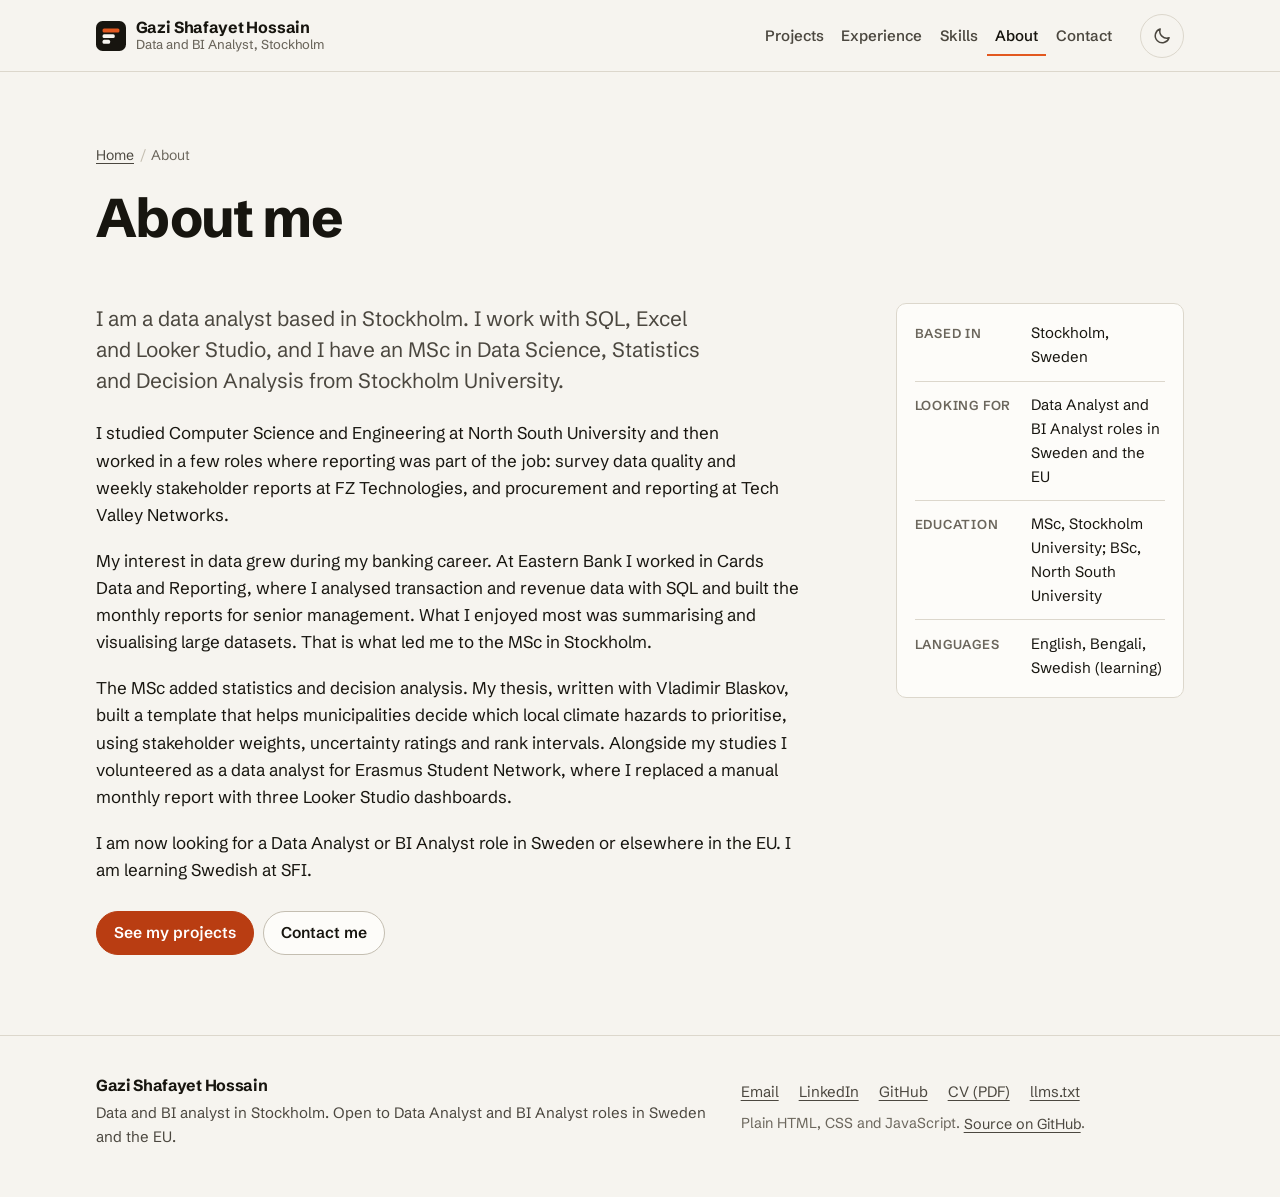
==== about/index.html @ 2d8980a2 "Add case studies, projects index, experience, skills, about, contact and 404 pages Co-Authored-By: C" ====
<!doctype html>
<html lang="en">
<head>
<meta charset="utf-8">
<title>About Gazi Shafayet Hossain | Data and BI Analyst in Stockholm</title>
<meta name="description" content="From banking reports in Dhaka to an MSc in Data Science, Statistics and Decision Analysis in Stockholm: how Gazi Shafayet Hossain came to data and BI analysis.">
<link rel="canonical" href="https://gazish.github.io/about/">
<!-- layout:head -->
<meta name="viewport" content="width=device-width, initial-scale=1">
<script>try{var t=localStorage.getItem('theme');if(t==='light'||t==='dark')document.documentElement.setAttribute('data-theme',t)}catch(e){}</script>
<link rel="preload" href="/assets/fonts/schibsted-grotesk-latin-wght-normal.woff2" as="font" type="font/woff2" crossorigin>
<link rel="stylesheet" href="/assets/css/site.css">
<link rel="icon" href="/favicon.svg" type="image/svg+xml">
<link rel="icon" href="/assets/img/favicon-32.png" type="image/png" sizes="32x32">
<link rel="apple-touch-icon" href="/assets/img/apple-touch-icon.png">
<meta name="theme-color" content="#f6f4ef" media="(prefers-color-scheme: light)">
<meta name="theme-color" content="#131210" media="(prefers-color-scheme: dark)">
<meta name="author" content="Gazi Shafayet Hossain">
<meta property="og:type" content="website">
<meta property="og:site_name" content="Gazi Shafayet Hossain">
<meta property="og:locale" content="en_GB">
<meta property="og:title" content="About Gazi Shafayet Hossain | Data and BI Analyst in Stockholm">
<meta property="og:description" content="From banking reports in Dhaka to an MSc in Data Science, Statistics and Decision Analysis in Stockholm: how Gazi Shafayet Hossain came to data and BI analysis.">
<meta property="og:url" content="https://gazish.github.io/about/">
<meta property="og:image" content="https://gazish.github.io/assets/img/og-card.png">
<meta property="og:image:width" content="1200">
<meta property="og:image:height" content="630">
<meta property="og:image:alt" content="Gazi Shafayet Hossain, Data and BI Analyst in Stockholm">
<meta name="twitter:card" content="summary_large_image">
<meta name="twitter:title" content="About Gazi Shafayet Hossain | Data and BI Analyst in Stockholm">
<meta name="twitter:description" content="From banking reports in Dhaka to an MSc in Data Science, Statistics and Decision Analysis in Stockholm: how Gazi Shafayet Hossain came to data and BI analysis.">
<meta name="twitter:image" content="https://gazish.github.io/assets/img/og-card.png">
<!-- /layout:head -->
<script type="application/ld+json">
{
  "@context": "https://schema.org",
  "@graph": [
    {
      "@type": "AboutPage",
      "name": "About Gazi Shafayet Hossain",
      "url": "https://gazish.github.io/about/",
      "mainEntity": { "@id": "https://gazish.github.io/#person" }
    },
    {
      "@type": "BreadcrumbList",
      "itemListElement": [
        { "@type": "ListItem", "position": 1, "name": "Home", "item": "https://gazish.github.io/" },
        { "@type": "ListItem", "position": 2, "name": "About", "item": "https://gazish.github.io/about/" }
      ]
    }
  ]
}
</script>
</head>
<body>
<!-- layout:header -->
<a class="skip-link" href="#main">Skip to content</a>
<header class="site-header">
  <div class="container">
    <a class="brand" href="/">
      <svg class="brand-mark" viewBox="0 0 32 32" aria-hidden="true" focusable="false"><rect width="32" height="32" rx="7" fill="var(--ink)"/><rect x="7" y="8" width="18" height="4.2" rx="1.6" fill="var(--accent-mark)"/><rect x="7" y="14" width="13" height="4.2" rx="1.6" fill="var(--bg)"/><rect x="7" y="20" width="8" height="4.2" rx="1.6" fill="var(--bg)"/></svg>
      <span class="brand-name">Gazi Shafayet Hossain<span>Data and BI Analyst, Stockholm</span></span>
    </a>
    <nav class="site-nav" aria-label="Main">
      <ul>
        <li><a href="/projects/">Projects</a></li>
        <li><a href="/experience/">Experience</a></li>
        <li><a href="/skills/">Skills</a></li>
        <li><a href="/about/" aria-current="page">About</a></li>
        <li><a href="/contact/">Contact</a></li>
      </ul>
    </nav>
    <button class="theme-toggle" type="button" aria-label="Dark theme" aria-pressed="false">
      <svg class="i-moon" viewBox="0 0 24 24" fill="none" stroke="currentColor" stroke-width="1.8" stroke-linecap="round" stroke-linejoin="round" aria-hidden="true" focusable="false"><path d="M20.5 14.2A8.5 8.5 0 0 1 9.8 3.5a8.5 8.5 0 1 0 10.7 10.7Z"/></svg>
      <svg class="i-sun" viewBox="0 0 24 24" fill="none" stroke="currentColor" stroke-width="1.8" stroke-linecap="round" aria-hidden="true" focusable="false"><circle cx="12" cy="12" r="4.2"/><path d="M12 2.5v2.2M12 19.3v2.2M4.6 4.6l1.6 1.6M17.8 17.8l1.6 1.6M2.5 12h2.2M19.3 12h2.2M4.6 19.4l1.6-1.6M17.8 6.2l1.6-1.6"/></svg>
    </button>
  </div>
</header>
<!-- /layout:header -->

<main id="main">
  <div class="container">
    <header class="page-head">
      <nav class="crumbs" aria-label="Breadcrumb"><ol><li><a href="/">Home</a></li><li aria-current="page">About</li></ol></nav>
      <h1>About me</h1>
    </header>

    <div class="case-layout">
      <aside class="case-aside" aria-label="Key facts">
        <dl class="facts">
          <div><dt>Based in</dt><dd>Stockholm, Sweden</dd></div>
          <div><dt>Looking for</dt><dd>Data Analyst and BI Analyst roles in Sweden and the EU</dd></div>
          <div><dt>Education</dt><dd>MSc, Stockholm University; BSc, North South University</dd></div>
          <div><dt>Languages</dt><dd>English, Bengali, Swedish (learning)</dd></div>
        </dl>
      </aside>
      <div class="case-body prose">
        <p class="lede">I am a data analyst based in Stockholm. I work with SQL, Excel and Looker Studio, and I have an MSc in Data Science, Statistics and Decision Analysis from Stockholm University.</p>
        <p>I studied Computer Science and Engineering at North South University and then worked in a few roles where reporting was part of the job: survey data quality and weekly stakeholder reports at FZ Technologies, and procurement and reporting at Tech Valley Networks.</p>
        <p>My interest in data grew during my banking career. At Eastern Bank I worked in Cards Data and Reporting, where I analysed transaction and revenue data with SQL and built the monthly reports for senior management. What I enjoyed most was summarising and visualising large datasets. That is what led me to the MSc in Stockholm.</p>
        <p>The MSc added statistics and decision analysis. My thesis, written with Vladimir Blaskov, built a template that helps municipalities decide which local climate hazards to prioritise, using stakeholder weights, uncertainty ratings and rank intervals. Alongside my studies I volunteered as a data analyst for Erasmus Student Network, where I replaced a manual monthly report with three Looker Studio dashboards.</p>
        <p>I am now looking for a Data Analyst or BI Analyst role in Sweden or elsewhere in the EU. I am learning Swedish at SFI.</p>
        <ul class="btn-row">
          <li><a class="btn btn-primary" href="/projects/">See my projects</a></li>
          <li><a class="btn" href="/contact/">Contact me</a></li>
        </ul>
      </div>
    </div>
  </div>
</main>

<!-- layout:footer -->
<footer class="site-footer">
  <div class="container">
    <div>
      <h2>Gazi Shafayet Hossain</h2>
      <p>Data and BI analyst in Stockholm. Open to Data Analyst and BI Analyst roles in Sweden and the EU.</p>
    </div>
    <div>
      <h2 class="visually-hidden">Links</h2>
      <ul>
        <li><a href="mailto:hossaingazishafayet@gmail.com">Email</a></li>
        <li><a href="https://www.linkedin.com/in/gazishafayet" rel="me">LinkedIn</a></li>
        <li><a href="https://github.com/gazish" rel="me">GitHub</a></li>
        <li><a href="/cv/Gazi_Shafayet_Hossain_CV.pdf">CV (PDF)</a></li>
        <li><a href="/llms.txt">llms.txt</a></li>
      </ul>
      <p class="meta">Plain HTML, CSS and JavaScript. <a href="https://github.com/gazish/gazish.github.io">Source on GitHub</a>.</p>
    </div>
  </div>
</footer>
<script src="/assets/js/site.js" defer></script>
<!-- /layout:footer -->
</body>
</html>
---- assets/css/site.css ----
/* Site styles for gazish.github.io
   One accent colour (vermilion), warm paper neutrals, Schibsted Grotesk.
   Mobile first. Light and dark themes share the same token names. */

@font-face {
  font-family: "Schibsted Grotesk";
  font-style: normal;
  font-display: swap;
  font-weight: 400 900;
  src: url("/assets/fonts/schibsted-grotesk-latin-wght-normal.woff2") format("woff2-variations"),
       url("/assets/fonts/schibsted-grotesk-latin-wght-normal.woff2") format("woff2");
  unicode-range: U+0000-00FF, U+0131, U+0152-0153, U+02BB-02BC, U+02C6, U+02DA, U+02DC, U+0304, U+0308, U+0329, U+2000-206F, U+20AC, U+2122, U+2191, U+2193, U+2212, U+2215, U+FEFF, U+FFFD;
}

:root {
  color-scheme: light;
  --bg: #f6f4ef;
  --surface: #fdfcf9;
  --surface-2: #efece4;
  --ink: #17150f;
  --ink-2: #4b473f;
  --muted: #6b665c;
  --line: #dcd7cc;
  --line-strong: #c4beb1;
  --accent: #b93d12;          /* text, links, buttons: 5.1:1 on bg */
  --accent-mark: #e2581f;     /* chart marks and small fills: 3.6:1 on surface */
  --accent-wash: rgba(226, 88, 31, 0.10);
  --on-accent: #ffffff;
  --focus: #b93d12;
  --good: #1d6b2e;
  --bad: #a3271b;

  /* chart furniture and categorical slots (validated, see NOTES.md) */
  --grid: #e7e3da;
  --axis: #c4beb1;
  --de-emph: #a8a397;
  --s1: #2a78d6; --s2: #eb6834; --s3: #1baf7a; --s4: #eda100;
  --s5: #e87ba4; --s6: #008300; --s7: #6250d6;

  --font: "Schibsted Grotesk", system-ui, -apple-system, "Segoe UI", Roboto, sans-serif;
  --mono: ui-monospace, "SFMono-Regular", "Cascadia Mono", Menlo, Consolas, monospace;
  --radius: 10px;
  --radius-sm: 6px;
  --gutter: 1rem;
  --maxw: 72rem;
  --prose: 40rem;
}

@media (prefers-color-scheme: dark) {
  :root:not([data-theme="light"]) {
    color-scheme: dark;
    --bg: #131210;
    --surface: #1c1b18;
    --surface-2: #24221f;
    --ink: #f1eee6;
    --ink-2: #c8c3b7;
    --muted: #9a9488;
    --line: #2f2d29;
    --line-strong: #45423c;
    --accent: #ff8a57;
    --accent-mark: #f26b33;
    --accent-wash: rgba(255, 138, 87, 0.12);
    --on-accent: #131210;
    --focus: #ff8a57;
    --good: #5cc46f;
    --bad: #ff7a6b;
    --grid: #2a2825;
    --axis: #45423c;
    --de-emph: #6a655c;
    --s1: #3987e5; --s2: #d95926; --s3: #199e70; --s4: #c98500;
    --s5: #d55181; --s6: #008300; --s7: #9085e9;
  }
}
:root[data-theme="dark"] {
  color-scheme: dark;
  --bg: #131210;
  --surface: #1c1b18;
  --surface-2: #24221f;
  --ink: #f1eee6;
  --ink-2: #c8c3b7;
  --muted: #9a9488;
  --line: #2f2d29;
  --line-strong: #45423c;
  --accent: #ff8a57;
  --accent-mark: #f26b33;
  --accent-wash: rgba(255, 138, 87, 0.12);
  --on-accent: #131210;
  --focus: #ff8a57;
  --good: #5cc46f;
  --bad: #ff7a6b;
  --grid: #2a2825;
  --axis: #45423c;
  --de-emph: #6a655c;
  --s1: #3987e5; --s2: #d95926; --s3: #199e70; --s4: #c98500;
  --s5: #d55181; --s6: #008300; --s7: #9085e9;
}

/* ---------- base ---------- */
*, *::before, *::after { box-sizing: border-box; }
html { -webkit-text-size-adjust: 100%; text-size-adjust: 100%; scroll-padding-top: 1rem; }
body {
  margin: 0;
  background: var(--bg);
  color: var(--ink);
  font-family: var(--font);
  font-size: 1.0625rem;
  line-height: 1.6;
  font-optical-sizing: auto;
  text-rendering: optimizeLegibility;
  -webkit-font-smoothing: antialiased;
}
img, svg { max-width: 100%; height: auto; }
h1, h2, h3, h4 { line-height: 1.15; margin: 0 0 0.6em; font-weight: 700; letter-spacing: -0.015em; text-wrap: balance; }
h1 { font-size: clamp(2.1rem, 3.2vw + 1.2rem, 3.4rem); letter-spacing: -0.03em; font-weight: 750; }
h2 { font-size: clamp(1.45rem, 1.2vw + 1.1rem, 2rem); letter-spacing: -0.02em; }
h3 { font-size: 1.2rem; }
h4 { font-size: 1rem; }
p, ul, ol, dl, figure, table, pre, blockquote { margin: 0 0 1.1em; }
p { text-wrap: pretty; }
ul, ol { padding-left: 1.25em; }
li + li { margin-top: 0.35em; }
a { color: var(--accent); text-decoration-thickness: 1px; text-underline-offset: 0.18em; }
a:hover { text-decoration-thickness: 2px; }
strong { font-weight: 650; }
small { font-size: 0.875rem; }
hr { border: 0; border-top: 1px solid var(--line); margin: 2.5rem 0; }
code, kbd, samp { font-family: var(--mono); font-size: 0.9em; }
:not(pre) > code { background: var(--surface-2); padding: 0.1em 0.35em; border-radius: 4px; }
pre {
  font-family: var(--mono); font-size: 0.85rem; line-height: 1.55;
  background: var(--surface); border: 1px solid var(--line); border-radius: var(--radius-sm);
  padding: 1rem; overflow-x: auto; tab-size: 2;
}
::selection { background: var(--accent-mark); color: #fff; }

:focus { outline: none; }
:focus-visible { outline: 2px solid var(--focus); outline-offset: 3px; border-radius: 3px; }

.skip-link {
  position: absolute; left: 0.75rem; top: -3rem; z-index: 100;
  background: var(--ink); color: var(--bg); padding: 0.6rem 1rem; border-radius: var(--radius-sm);
  font-weight: 600; text-decoration: none;
}
.skip-link:focus { top: 0.75rem; }
.visually-hidden {
  position: absolute !important; width: 1px; height: 1px; padding: 0; margin: -1px;
  overflow: hidden; clip: rect(0 0 0 0); white-space: nowrap; border: 0;
}

.container { width: 100%; max-width: var(--maxw); margin-inline: auto; padding-inline: var(--gutter); }
@media (min-width: 40em) { :root { --gutter: 1.5rem; } }
@media (min-width: 64em) { :root { --gutter: 2rem; } }
.prose { max-width: var(--prose); }
.prose > :last-child { margin-bottom: 0; }

/* ---------- header ---------- */
.site-header { border-bottom: 1px solid var(--line); background: var(--bg); }
.site-header .container {
  display: flex; flex-wrap: wrap; align-items: center; gap: 0.5rem 1.25rem;
  padding-block: 0.85rem;
}
.brand {
  display: inline-flex; align-items: center; gap: 0.6rem;
  color: var(--ink); text-decoration: none; font-weight: 700; letter-spacing: -0.01em; margin-right: auto;
  min-height: 44px;
}
.brand-mark { width: 30px; height: 30px; flex: none; }
.brand-name { font-size: 1rem; line-height: 1.2; }
.brand-name span { display: block; font-weight: 450; font-size: 0.8125rem; color: var(--muted); letter-spacing: 0; }
.site-nav { order: 3; width: 100%; }
.site-nav ul { display: flex; flex-wrap: wrap; gap: 0 0.1rem; list-style: none; margin: 0; padding: 0; }
.site-nav li { margin: 0; }
.site-nav a {
  display: inline-flex; align-items: center; min-height: 40px; padding: 0 0.5rem;
  color: var(--ink-2); text-decoration: none; font-weight: 550; font-size: 0.9375rem; border-radius: var(--radius-sm);
}
.site-nav li:first-child a { padding-left: 0; }
.site-nav a:hover { color: var(--ink); background: var(--surface-2); }
.site-nav li:first-child a:hover { padding-left: 0.6rem; margin-left: 0; }
.site-nav a[aria-current="page"], .site-nav a[aria-current="true"] { color: var(--ink); box-shadow: inset 0 -2px 0 var(--accent-mark); border-radius: 0; }
.theme-toggle {
  order: 2; display: inline-grid; place-items: center; width: 44px; height: 44px;
  background: transparent; color: var(--ink-2); border: 1px solid var(--line); border-radius: 999px; cursor: pointer;
}
.theme-toggle:hover { color: var(--ink); border-color: var(--line-strong); }
.theme-toggle svg { width: 20px; height: 20px; }
.theme-toggle .i-sun { display: none; }
:root[data-theme="dark"] .theme-toggle .i-sun { display: block; }
:root[data-theme="dark"] .theme-toggle .i-moon { display: none; }
@media (prefers-color-scheme: dark) {
  :root:not([data-theme="light"]) .theme-toggle .i-sun { display: block; }
  :root:not([data-theme="light"]) .theme-toggle .i-moon { display: none; }
}
@media (min-width: 52em) {
  .site-nav { order: 2; width: auto; }
  .site-nav li:first-child a { padding-left: 0.6rem; }
  .theme-toggle { order: 3; }
}

/* ---------- footer ---------- */
.site-footer { border-top: 1px solid var(--line); margin-top: 5rem; padding-block: 2.5rem 3rem; color: var(--ink-2); font-size: 0.9375rem; }
.site-footer .container { display: grid; gap: 1.5rem; }
.site-footer h2 { font-size: 1rem; margin-bottom: 0.4rem; color: var(--ink); }
.site-footer ul { list-style: none; padding: 0; margin: 0; display: flex; flex-wrap: wrap; gap: 0.25rem 1.25rem; }
.site-footer li { margin: 0; }
.site-footer a { color: var(--ink-2); display: inline-flex; min-height: 32px; align-items: center; }
.site-footer a:hover { color: var(--accent); }
.site-footer p { margin: 0; }
@media (min-width: 48em) { .site-footer .container { grid-template-columns: 1.4fr 1fr; align-items: start; } }

/* ---------- typographic helpers ---------- */
.eyebrow {
  display: block; font-size: 0.78rem; font-weight: 650; letter-spacing: 0.09em; text-transform: uppercase;
  color: var(--accent); margin: 0 0 0.75rem;
}
.lede { font-size: clamp(1.125rem, 0.6vw + 1rem, 1.3rem); line-height: 1.5; color: var(--ink-2); max-width: 38rem; }
.muted { color: var(--muted); }
.meta { font-size: 0.9rem; color: var(--muted); }


/* ---------- buttons ---------- */
.btn-row { display: flex; flex-wrap: wrap; gap: 0.6rem; margin: 1.75rem 0 0; padding: 0; list-style: none; }
.btn-row li { margin: 0; }
.btn {
  display: inline-flex; align-items: center; gap: 0.5rem; min-height: 44px; padding: 0.55rem 1.05rem;
  border-radius: 999px; border: 1px solid var(--line-strong); background: var(--surface); color: var(--ink);
  font: inherit; font-weight: 600; font-size: 0.975rem; text-decoration: none; cursor: pointer; line-height: 1.2;
  transition: border-color .15s ease, background-color .15s ease, transform .15s ease;
}
.btn:hover { border-color: var(--ink-2); text-decoration: none; }
.btn svg { width: 18px; height: 18px; flex: none; }
.btn-primary { background: var(--accent); border-color: var(--accent); color: var(--on-accent); }
.btn-primary:hover { background: var(--ink); border-color: var(--ink); color: var(--bg); }
.btn-small { min-height: 36px; padding: 0.35rem 0.8rem; font-size: 0.875rem; }

/* ---------- sections ---------- */
main { display: block; }
.section { padding-block: 3rem; border-top: 1px solid var(--line); }
.section:first-child, .page-head + .section { border-top: 0; }
.section-head { margin-bottom: 1.5rem; }
.section-head h2 { margin-bottom: 0.35rem; }
.section-head p { color: var(--ink-2); margin: 0; max-width: var(--prose); }
@media (min-width: 64em) {
  .section.split { display: grid; grid-template-columns: 15rem 1fr; gap: 3rem; }
  .section.split > .section-head { position: sticky; top: 1.5rem; align-self: start; }
}

.page-head { padding-block: 3rem 1.5rem; }
.page-head h1 { margin-bottom: 0.4em; }
@media (min-width: 48em) { .page-head { padding-block: 4.5rem 2rem; } }

/* breadcrumb */
.crumbs { font-size: 0.875rem; color: var(--muted); margin-bottom: 1.25rem; }
.crumbs ol { list-style: none; padding: 0; margin: 0; display: flex; flex-wrap: wrap; gap: 0.35rem; }
.crumbs li { margin: 0; }
.crumbs li + li::before { content: "/"; margin-right: 0.35rem; color: var(--line-strong); }
.crumbs a { color: var(--ink-2); }

/* ---------- home hero ---------- */
.hero { padding-block: 3rem 2.5rem; display: grid; gap: 2.5rem; }
.hero h1 { font-size: clamp(2.6rem, 6.5vw + 0.5rem, 5.4rem); line-height: 0.98; letter-spacing: -0.04em; margin-bottom: 0.35em; }
.hero h1 .accent-dot { color: var(--accent-mark); }
.hero .position { font-size: clamp(1.25rem, 1.2vw + 1rem, 1.6rem); line-height: 1.35; font-weight: 600; letter-spacing: -0.01em; max-width: 34rem; margin-bottom: 0.9rem; }
.hero .intro { color: var(--ink-2); max-width: 36rem; margin-bottom: 0; }
@media (min-width: 64em) {
  .hero { grid-template-columns: minmax(0, 1fr) 21rem; align-items: end; padding-block: 5.5rem 4rem; gap: 4rem; }
}

.facts {
  margin: 0; background: var(--surface); border: 1px solid var(--line); border-radius: var(--radius);
  padding: 0.4rem 1.1rem; font-size: 0.9375rem;
}
.facts div { display: grid; grid-template-columns: 6.5rem 1fr; gap: 0.75rem; padding: 0.7rem 0; border-top: 1px solid var(--line); }
.facts div:first-child { border-top: 0; }
.facts dt { color: var(--muted); font-size: 0.8125rem; font-weight: 600; text-transform: uppercase; letter-spacing: 0.06em; padding-top: 0.12rem; }
.facts dd { margin: 0; }

/* ---------- stat tiles (evidence strip) ---------- */
.stats { display: grid; gap: 1px; background: var(--line); border: 1px solid var(--line); border-radius: var(--radius); overflow: hidden; margin: 0; padding: 0; list-style: none; }
.stats > li { background: var(--surface); padding: 1.25rem 1.25rem 1.35rem; margin: 0; display: flex; flex-direction: column; }
.stat-value { font-size: clamp(2rem, 2.5vw + 1.2rem, 2.75rem); font-weight: 750; letter-spacing: -0.03em; line-height: 1; margin-bottom: 0.55rem; }
.stat-value small { font-size: 0.45em; font-weight: 600; letter-spacing: 0; color: var(--ink-2); margin-left: 0.2em; }
.stat-label { color: var(--ink-2); font-size: 0.95rem; line-height: 1.45; margin: 0 0 0.75rem; }
.stat-source { margin-top: auto; font-size: 0.8125rem; color: var(--muted); }
.stat-source a { color: var(--muted); }
.stat-source a:hover { color: var(--accent); }
@media (min-width: 48em) { .stats { grid-template-columns: repeat(3, 1fr); } }

/* ---------- project cards ---------- */
.cards { display: grid; gap: 1rem; list-style: none; padding: 0; margin: 0; }
.cards > li { margin: 0; }
@media (min-width: 44em) { .cards { grid-template-columns: repeat(2, 1fr); } .cards > li.wide { grid-column: 1 / -1; } }
@media (min-width: 72em) { .cards.three { grid-template-columns: repeat(3, 1fr); } }
.card {
  position: relative; height: 100%; display: flex; flex-direction: column;
  background: var(--surface); border: 1px solid var(--line); border-radius: var(--radius);
  padding: 1.35rem 1.35rem 1.25rem; transition: border-color .15s ease, transform .2s ease;
}
.card:hover { border-color: var(--line-strong); transform: translateY(-2px); }
.card:focus-within { border-color: var(--accent); }
.card .kicker { display: flex; flex-wrap: wrap; gap: 0.4rem 0.75rem; align-items: center; font-size: 0.8125rem; color: var(--muted); margin-bottom: 0.7rem; font-weight: 550; }
.card h3 { font-size: 1.22rem; margin-bottom: 0.5rem; }
.card h3 a { color: var(--ink); text-decoration: none; }
.card h3 a::after { content: ""; position: absolute; inset: 0; border-radius: var(--radius); }
.card h3 a:focus-visible { outline: none; }
.card h3 a:focus-visible::after { outline: 2px solid var(--focus); outline-offset: 2px; }
.card p { color: var(--ink-2); font-size: 0.975rem; margin-bottom: 1rem; }
.card .result { color: var(--ink); font-size: 0.95rem; border-left: 2px solid var(--accent-mark); padding-left: 0.75rem; }
.card .tags { margin-top: auto; }
.card .more { margin-top: 0.9rem; font-weight: 600; font-size: 0.9rem; color: var(--accent); }
.card.feature { background: linear-gradient(180deg, var(--accent-wash), transparent 70%), var(--surface); }

.tags { display: flex; flex-wrap: wrap; gap: 0.35rem; list-style: none; padding: 0; margin: 0; }
.tags li { margin: 0; font-size: 0.78rem; font-weight: 600; color: var(--ink-2); background: var(--surface-2); border-radius: 999px; padding: 0.2rem 0.6rem; line-height: 1.4; }

.badge { display: inline-flex; align-items: center; gap: 0.35rem; font-size: 0.75rem; font-weight: 650; letter-spacing: 0.02em; padding: 0.15rem 0.55rem; border-radius: 999px; border: 1px solid var(--line-strong); color: var(--ink-2); line-height: 1.4; white-space: nowrap; }
.badge-accent { border-color: var(--accent); color: var(--accent); }
.badge::before { content: ""; width: 7px; height: 7px; border-radius: 50%; background: currentColor; opacity: .85; }
.badge.plain::before { display: none; }

/* ---------- timeline ---------- */
.timeline { list-style: none; margin: 0; padding: 0; }
.timeline > li { position: relative; margin: 0; padding: 0 0 1.75rem 1.5rem; border-left: 1px solid var(--line-strong); }
.timeline > li:last-child { padding-bottom: 0.25rem; }
.timeline > li::before { content: ""; position: absolute; left: -5px; top: 0.45rem; width: 9px; height: 9px; border-radius: 50%; background: var(--bg); border: 2px solid var(--accent-mark); }
.timeline .when { font-size: 0.85rem; color: var(--muted); font-weight: 600; font-variant-numeric: tabular-nums; margin-bottom: 0.15rem; }
.timeline h3 { font-size: 1.1rem; margin-bottom: 0.15rem; }
.timeline .org { color: var(--ink-2); margin-bottom: 0.5rem; }
.timeline ul { margin: 0.25rem 0 0; color: var(--ink-2); font-size: 0.975rem; }
.timeline .links { margin-top: 0.5rem; font-size: 0.925rem; }
@media (min-width: 48em) {
  .timeline > li { display: grid; grid-template-columns: 10.5rem 1fr; gap: 1.5rem; border-left: 0; padding-left: 0; }
  .timeline > li::before { left: 11.5rem; }
  .timeline > li > .when { padding-top: 0.15rem; text-align: right; }
  .timeline > li > .body { border-left: 1px solid var(--line-strong); padding-left: 1.75rem; margin-left: 0.5rem; padding-bottom: 0.5rem; }
  .timeline > li { padding-bottom: 0; }
  .timeline > li > .body { padding-bottom: 1.75rem; }
}

/* ---------- skills ---------- */
.legend-row { display: flex; flex-wrap: wrap; gap: 0.5rem 1rem; margin: 0 0 1.5rem; padding: 0; list-style: none; font-size: 0.9rem; color: var(--ink-2); }
.legend-row li { margin: 0; display: flex; gap: 0.5rem; align-items: center; }
.skill-groups { display: grid; gap: 1rem; }
@media (min-width: 52em) { .skill-groups { grid-template-columns: repeat(2, 1fr); } }
.skill-group { background: var(--surface); border: 1px solid var(--line); border-radius: var(--radius); padding: 1.25rem; }
.skill-group h2, .skill-group h3 { font-size: 1.05rem; letter-spacing: -0.01em; }
.skill-list { list-style: none; margin: 0; padding: 0; }
.skill-list li { display: grid; grid-template-columns: 1fr auto; gap: 0.25rem 0.75rem; align-items: start; padding: 0.7rem 0; border-top: 1px solid var(--line); margin: 0; }
.skill-list li:first-child { border-top: 0; padding-top: 0.2rem; }
.skill-list .name { font-weight: 600; }
.skill-list .evidence { grid-column: 1 / -1; font-size: 0.9rem; color: var(--ink-2); }
.level-work { color: var(--accent); border-color: var(--accent); }
.level-study { color: var(--ink-2); }
.level-cert { color: var(--muted); border-style: dashed; }

/* ---------- case study ---------- */
.case-layout { display: grid; gap: 2.5rem; }
.case-layout > * { min-width: 0; }
@media (min-width: 64em) { .case-layout { grid-template-columns: minmax(0, 1fr) 18rem; gap: 4rem; } .case-aside { order: 2; } }
.case-aside .facts { position: sticky; top: 1.5rem; }
.case-body h2 { margin-top: 2.5rem; padding-top: 1.75rem; border-top: 1px solid var(--line); font-size: clamp(1.3rem, 1vw + 1rem, 1.65rem); }
.case-body h2:first-child { margin-top: 0; padding-top: 0; border-top: 0; }
.case-body { max-width: 44rem; }
.case-body li { color: var(--ink); }

.callout {
  border: 1px solid var(--line-strong); border-left: 3px solid var(--accent-mark); background: var(--surface);
  border-radius: var(--radius-sm); padding: 0.9rem 1.1rem; margin: 0 0 1.5rem; font-size: 0.95rem; color: var(--ink-2);
}
.callout strong { color: var(--ink); }
.callout > :last-child { margin-bottom: 0; }

.keyresult { font-size: clamp(1.15rem, 0.5vw + 1rem, 1.3rem); line-height: 1.5; font-weight: 550; border-left: 3px solid var(--accent-mark); padding-left: 1rem; margin: 0 0 1.5rem; }

/* flow diagram (case studies) */
.flow { list-style: none; margin: 0 0 1.5rem; padding: 0; display: grid; gap: 0.5rem; counter-reset: step; }
.flow li { margin: 0; position: relative; background: var(--surface); border: 1px solid var(--line); border-radius: var(--radius-sm); padding: 0.75rem 0.9rem 0.75rem 2.9rem; font-size: 0.95rem; counter-increment: step; }
.flow li::before { content: counter(step); position: absolute; left: 0.85rem; top: 0.75rem; width: 1.4rem; height: 1.4rem; border-radius: 50%; display: grid; place-items: center; font-size: 0.75rem; font-weight: 700; color: var(--accent); border: 1.5px solid var(--accent); }
.flow li strong { display: block; color: var(--ink); }
.flow li span { color: var(--ink-2); }

/* ---------- tables ---------- */
.table-wrap { overflow-x: auto; margin: 0 0 1.5rem; border: 1px solid var(--line); border-radius: var(--radius-sm); background: var(--surface); }
table { border-collapse: collapse; width: 100%; font-size: 0.925rem; margin: 0; }
caption { text-align: left; font-size: 0.875rem; color: var(--muted); padding: 0.6rem 0.8rem; caption-side: top; }
th, td { text-align: left; padding: 0.55rem 0.8rem; border-top: 1px solid var(--line); vertical-align: top; }
thead th { border-top: 0; font-size: 0.8125rem; color: var(--muted); font-weight: 650; text-transform: uppercase; letter-spacing: 0.04em; background: var(--surface-2); }
td.n, th.n { text-align: right; white-space: nowrap; }

/* details / disclosure */
details { border: 1px solid var(--line); border-radius: var(--radius-sm); background: var(--surface); margin: 0 0 1rem; }
details > summary { cursor: pointer; padding: 0.75rem 1rem; font-weight: 600; list-style-position: inside; min-height: 44px; }
details > :not(summary) { margin-inline: 1rem; }
details[open] > summary { border-bottom: 1px solid var(--line); margin-bottom: 1rem; }
details > pre { margin-inline: 0; border: 0; border-radius: 0; background: transparent; }

/* contact */
.contact-list { list-style: none; padding: 0; margin: 0; display: grid; gap: 0.75rem; max-width: 36rem; }
.contact-list li { margin: 0; }
.contact-list a { display: flex; align-items: center; gap: 1rem; padding: 1rem 1.15rem; border: 1px solid var(--line); border-radius: var(--radius); background: var(--surface); text-decoration: none; color: var(--ink); }
.contact-list a:hover { border-color: var(--accent); }
.contact-list svg { width: 22px; height: 22px; color: var(--accent); flex: none; }
.contact-list .label { display: block; font-size: 0.8125rem; color: var(--muted); font-weight: 600; text-transform: uppercase; letter-spacing: 0.06em; }
.contact-list .value { display: block; font-weight: 600; overflow-wrap: anywhere; }

/* generic grids */
.two-col { display: grid; gap: 1.5rem; }
@media (min-width: 52em) { .two-col { grid-template-columns: 1fr 1fr; gap: 2.5rem; } }

/* motion */
@media (prefers-reduced-motion: reduce) {
  *, *::before, *::after { transition: none !important; animation: none !important; scroll-behavior: auto !important; }
  .card:hover { transform: none; }
}

/* forced colours */
@media (forced-colors: active) {
  .btn-primary { border: 2px solid ButtonText; }
  .timeline > li::before { forced-color-adjust: none; background: Canvas; border-color: CanvasText; }
}

@media print {
  .site-header nav, .theme-toggle, .skip-link, .site-footer { display: none; }
  body { background: #fff; color: #000; }
  a { color: #000; }
}
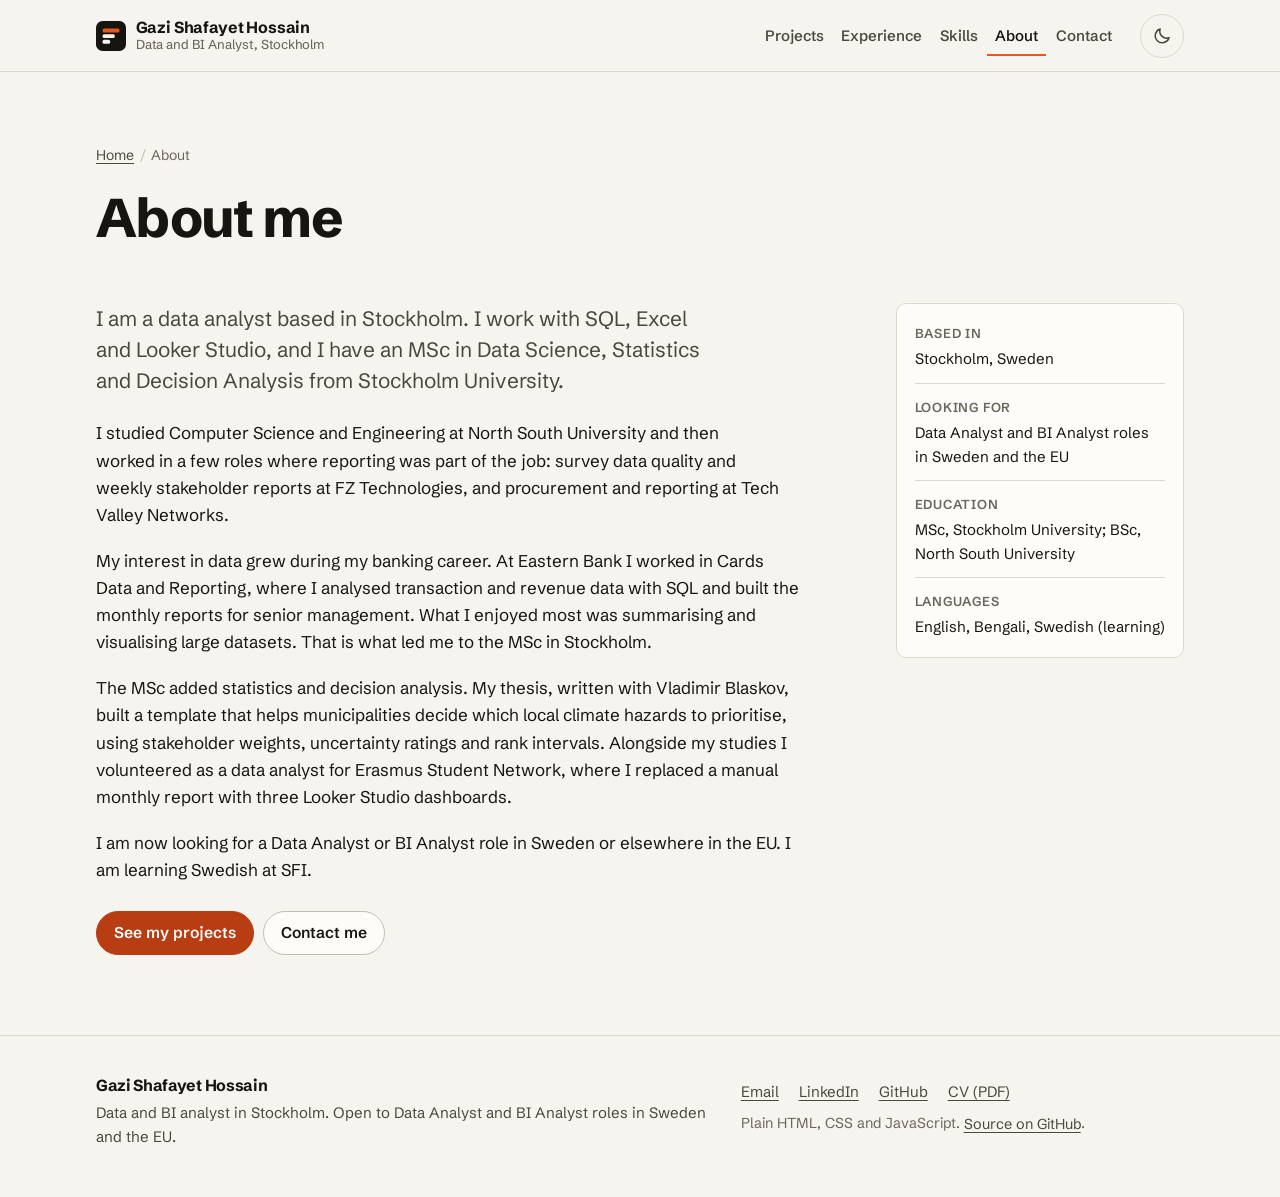
==== commit c6a27d0b: "Review round 1 fixes: corrected retail cleaning (voided orders, price outliers), independent checks," ====
--- a/about/index.html
+++ b/about/index.html
@@ -3,7 +3,7 @@
 <head>
 <meta charset="utf-8">
 <title>About Gazi Shafayet Hossain | Data and BI Analyst in Stockholm</title>
-<meta name="description" content="From banking reports in Dhaka to an MSc in Data Science, Statistics and Decision Analysis in Stockholm: how Gazi Shafayet Hossain came to data and BI analysis.">
+<meta name="description" content="About Gazi Shafayet Hossain: data and BI analyst in Stockholm with banking and reporting experience and an MSc in Data Science, Statistics and Decision Analysis.">
 <link rel="canonical" href="https://gazish.github.io/about/">
 <!-- layout:head -->
 <meta name="viewport" content="width=device-width, initial-scale=1">
@@ -20,7 +20,7 @@
 <meta property="og:site_name" content="Gazi Shafayet Hossain">
 <meta property="og:locale" content="en_GB">
 <meta property="og:title" content="About Gazi Shafayet Hossain | Data and BI Analyst in Stockholm">
-<meta property="og:description" content="From banking reports in Dhaka to an MSc in Data Science, Statistics and Decision Analysis in Stockholm: how Gazi Shafayet Hossain came to data and BI analysis.">
+<meta property="og:description" content="About Gazi Shafayet Hossain: data and BI analyst in Stockholm with banking and reporting experience and an MSc in Data Science, Statistics and Decision Analysis.">
 <meta property="og:url" content="https://gazish.github.io/about/">
 <meta property="og:image" content="https://gazish.github.io/assets/img/og-card.png">
 <meta property="og:image:width" content="1200">
@@ -28,7 +28,7 @@
 <meta property="og:image:alt" content="Gazi Shafayet Hossain, Data and BI Analyst in Stockholm">
 <meta name="twitter:card" content="summary_large_image">
 <meta name="twitter:title" content="About Gazi Shafayet Hossain | Data and BI Analyst in Stockholm">
-<meta name="twitter:description" content="From banking reports in Dhaka to an MSc in Data Science, Statistics and Decision Analysis in Stockholm: how Gazi Shafayet Hossain came to data and BI analysis.">
+<meta name="twitter:description" content="About Gazi Shafayet Hossain: data and BI analyst in Stockholm with banking and reporting experience and an MSc in Data Science, Statistics and Decision Analysis.">
 <meta name="twitter:image" content="https://gazish.github.io/assets/img/og-card.png">
 <!-- /layout:head -->
 <script type="application/ld+json">
@@ -123,7 +123,6 @@
         <li><a href="https://www.linkedin.com/in/gazishafayet" rel="me">LinkedIn</a></li>
         <li><a href="https://github.com/gazish" rel="me">GitHub</a></li>
         <li><a href="/cv/Gazi_Shafayet_Hossain_CV.pdf">CV (PDF)</a></li>
-        <li><a href="/llms.txt">llms.txt</a></li>
       </ul>
       <p class="meta">Plain HTML, CSS and JavaScript. <a href="https://github.com/gazish/gazish.github.io">Source on GitHub</a>.</p>
     </div>
--- a/assets/css/site.css
+++ b/assets/css/site.css
@@ -33,9 +33,11 @@
   /* chart furniture and categorical slots (validated, see NOTES.md) */
   --grid: #e7e3da;
   --axis: #c4beb1;
-  --de-emph: #a8a397;
+  --de-emph: #8f897d;        /* 3.4:1 on surface */
+  --control: #8a8478;        /* form control borders, 3:1 or more */
+  --heat-max: 1;
   --s1: #2a78d6; --s2: #eb6834; --s3: #1baf7a; --s4: #eda100;
-  --s5: #e87ba4; --s6: #008300; --s7: #6250d6;
+  --s5: #e87ba4; --s6: #008300; --s7: #6250d6; --s8: #e34948;
 
   --font: "Schibsted Grotesk", system-ui, -apple-system, "Segoe UI", Roboto, sans-serif;
   --mono: ui-monospace, "SFMono-Regular", "Cascadia Mono", Menlo, Consolas, monospace;
@@ -66,9 +68,11 @@
     --bad: #ff7a6b;
     --grid: #2a2825;
     --axis: #45423c;
-    --de-emph: #6a655c;
+    --de-emph: #7a756b;
+    --control: #75706a;
+    --heat-max: 0.6;
     --s1: #3987e5; --s2: #d95926; --s3: #199e70; --s4: #c98500;
-    --s5: #d55181; --s6: #008300; --s7: #9085e9;
+    --s5: #d55181; --s6: #008300; --s7: #9085e9; --s8: #e66767;
   }
 }
 :root[data-theme="dark"] {
@@ -90,9 +94,11 @@
   --bad: #ff7a6b;
   --grid: #2a2825;
   --axis: #45423c;
-  --de-emph: #6a655c;
+  --de-emph: #7a756b;
+  --control: #75706a;
+  --heat-max: 0.6;
   --s1: #3987e5; --s2: #d95926; --s3: #199e70; --s4: #c98500;
-  --s5: #d55181; --s6: #008300; --s7: #9085e9;
+  --s5: #d55181; --s6: #008300; --s7: #9085e9; --s8: #e66767;
 }
 
 /* ---------- base ---------- */
@@ -176,7 +182,6 @@
 }
 .site-nav li:first-child a { padding-left: 0; }
 .site-nav a:hover { color: var(--ink); background: var(--surface-2); }
-.site-nav li:first-child a:hover { padding-left: 0.6rem; margin-left: 0; }
 .site-nav a[aria-current="page"], .site-nav a[aria-current="true"] { color: var(--ink); box-shadow: inset 0 -2px 0 var(--accent-mark); border-radius: 0; }
 .theme-toggle {
   order: 2; display: inline-grid; place-items: center; width: 44px; height: 44px;
@@ -190,6 +195,11 @@
 @media (prefers-color-scheme: dark) {
   :root:not([data-theme="light"]) .theme-toggle .i-sun { display: block; }
   :root:not([data-theme="light"]) .theme-toggle .i-moon { display: none; }
+}
+@media (max-width: 51.99em) {
+  .site-nav ul { flex-wrap: nowrap; justify-content: space-between; }
+  .site-nav a { padding: 0 0.3rem; }
+  .site-nav li:last-child a { padding-right: 0; }
 }
 @media (min-width: 52em) {
   .site-nav { order: 2; width: auto; }
@@ -326,11 +336,11 @@
 .timeline .when { font-size: 0.85rem; color: var(--muted); font-weight: 600; font-variant-numeric: tabular-nums; margin-bottom: 0.15rem; }
 .timeline h3 { font-size: 1.1rem; margin-bottom: 0.15rem; }
 .timeline .org { color: var(--ink-2); margin-bottom: 0.5rem; }
-.timeline ul { margin: 0.25rem 0 0; color: var(--ink-2); font-size: 0.975rem; }
+.timeline ul { margin: 0.25rem 0 0; color: var(--ink-2); font-size: 0.975rem; list-style: disc; }
 .timeline .links { margin-top: 0.5rem; font-size: 0.925rem; }
 @media (min-width: 48em) {
   .timeline > li { display: grid; grid-template-columns: 10.5rem 1fr; gap: 1.5rem; border-left: 0; padding-left: 0; }
-  .timeline > li::before { left: 11.5rem; }
+  .timeline > li::before { left: calc(12.5rem - 4px); }
   .timeline > li > .when { padding-top: 0.15rem; text-align: right; }
   .timeline > li > .body { border-left: 1px solid var(--line-strong); padding-left: 1.75rem; margin-left: 0.5rem; padding-bottom: 0.5rem; }
   .timeline > li { padding-bottom: 0; }
@@ -356,7 +366,7 @@
 /* ---------- case study ---------- */
 .case-layout { display: grid; gap: 2.5rem; }
 .case-layout > * { min-width: 0; }
-@media (min-width: 64em) { .case-layout { grid-template-columns: minmax(0, 1fr) 18rem; gap: 4rem; } .case-aside { order: 2; } }
+@media (min-width: 64em) { .case-layout { grid-template-columns: minmax(0, 1fr) 18rem; gap: 4rem; } .case-aside { order: 2; } .case-aside .facts div { grid-template-columns: 1fr; gap: 0.2rem; } }
 .case-aside .facts { position: sticky; top: 1.5rem; }
 .case-body h2 { margin-top: 2.5rem; padding-top: 1.75rem; border-top: 1px solid var(--line); font-size: clamp(1.3rem, 1vw + 1rem, 1.65rem); }
 .case-body h2:first-child { margin-top: 0; padding-top: 0; border-top: 0; }
@@ -386,6 +396,7 @@
 th, td { text-align: left; padding: 0.55rem 0.8rem; border-top: 1px solid var(--line); vertical-align: top; }
 thead th { border-top: 0; font-size: 0.8125rem; color: var(--muted); font-weight: 650; text-transform: uppercase; letter-spacing: 0.04em; background: var(--surface-2); }
 td.n, th.n { text-align: right; white-space: nowrap; }
+tbody th { min-width: 8rem; }
 
 /* details / disclosure */
 details { border: 1px solid var(--line); border-radius: var(--radius-sm); background: var(--surface); margin: 0 0 1rem; }
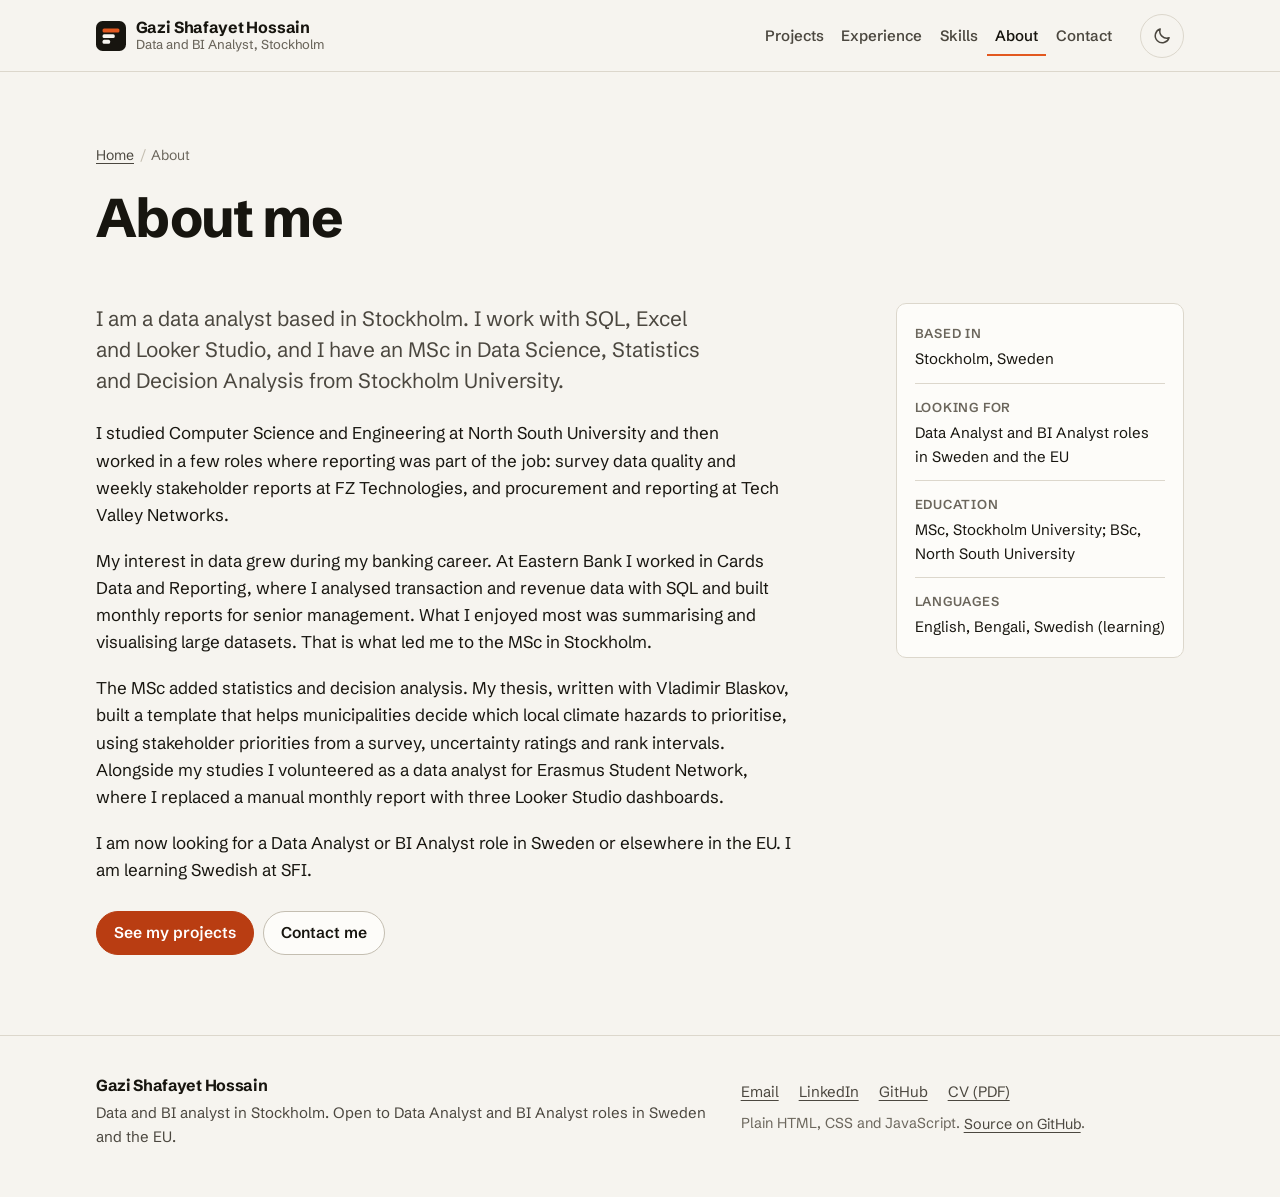
==== commit b199c475: "Review round 2 fixes: exact intervals for constant criteria, tool table layout, retail definitions a" ====
--- a/about/index.html
+++ b/about/index.html
@@ -97,8 +97,8 @@
       <div class="case-body prose">
         <p class="lede">I am a data analyst based in Stockholm. I work with SQL, Excel and Looker Studio, and I have an MSc in Data Science, Statistics and Decision Analysis from Stockholm University.</p>
         <p>I studied Computer Science and Engineering at North South University and then worked in a few roles where reporting was part of the job: survey data quality and weekly stakeholder reports at FZ Technologies, and procurement and reporting at Tech Valley Networks.</p>
-        <p>My interest in data grew during my banking career. At Eastern Bank I worked in Cards Data and Reporting, where I analysed transaction and revenue data with SQL and built the monthly reports for senior management. What I enjoyed most was summarising and visualising large datasets. That is what led me to the MSc in Stockholm.</p>
-        <p>The MSc added statistics and decision analysis. My thesis, written with Vladimir Blaskov, built a template that helps municipalities decide which local climate hazards to prioritise, using stakeholder weights, uncertainty ratings and rank intervals. Alongside my studies I volunteered as a data analyst for Erasmus Student Network, where I replaced a manual monthly report with three Looker Studio dashboards.</p>
+        <p>My interest in data grew during my banking career. At Eastern Bank I worked in Cards Data and Reporting, where I analysed transaction and revenue data with SQL and built monthly reports for senior management. What I enjoyed most was summarising and visualising large datasets. That is what led me to the MSc in Stockholm.</p>
+        <p>The MSc added statistics and decision analysis. My thesis, written with Vladimir Blaskov, built a template that helps municipalities decide which local climate hazards to prioritise, using stakeholder priorities from a survey, uncertainty ratings and rank intervals. Alongside my studies I volunteered as a data analyst for Erasmus Student Network, where I replaced a manual monthly report with three Looker Studio dashboards.</p>
         <p>I am now looking for a Data Analyst or BI Analyst role in Sweden or elsewhere in the EU. I am learning Swedish at SFI.</p>
         <ul class="btn-row">
           <li><a class="btn btn-primary" href="/projects/">See my projects</a></li>
--- a/assets/css/site.css
+++ b/assets/css/site.css
@@ -196,7 +196,7 @@
   :root:not([data-theme="light"]) .theme-toggle .i-sun { display: block; }
   :root:not([data-theme="light"]) .theme-toggle .i-moon { display: none; }
 }
-@media (max-width: 51.99em) {
+@media (max-width: 26em) {
   .site-nav ul { flex-wrap: nowrap; justify-content: space-between; }
   .site-nav a { padding: 0 0.3rem; }
   .site-nav li:last-child a { padding-right: 0; }
@@ -396,7 +396,7 @@
 th, td { text-align: left; padding: 0.55rem 0.8rem; border-top: 1px solid var(--line); vertical-align: top; }
 thead th { border-top: 0; font-size: 0.8125rem; color: var(--muted); font-weight: 650; text-transform: uppercase; letter-spacing: 0.04em; background: var(--surface-2); }
 td.n, th.n { text-align: right; white-space: nowrap; }
-tbody th { min-width: 8rem; }
+tbody th { min-width: 10rem; }
 
 /* details / disclosure */
 details { border: 1px solid var(--line); border-radius: var(--radius-sm); background: var(--surface); margin: 0 0 1rem; }
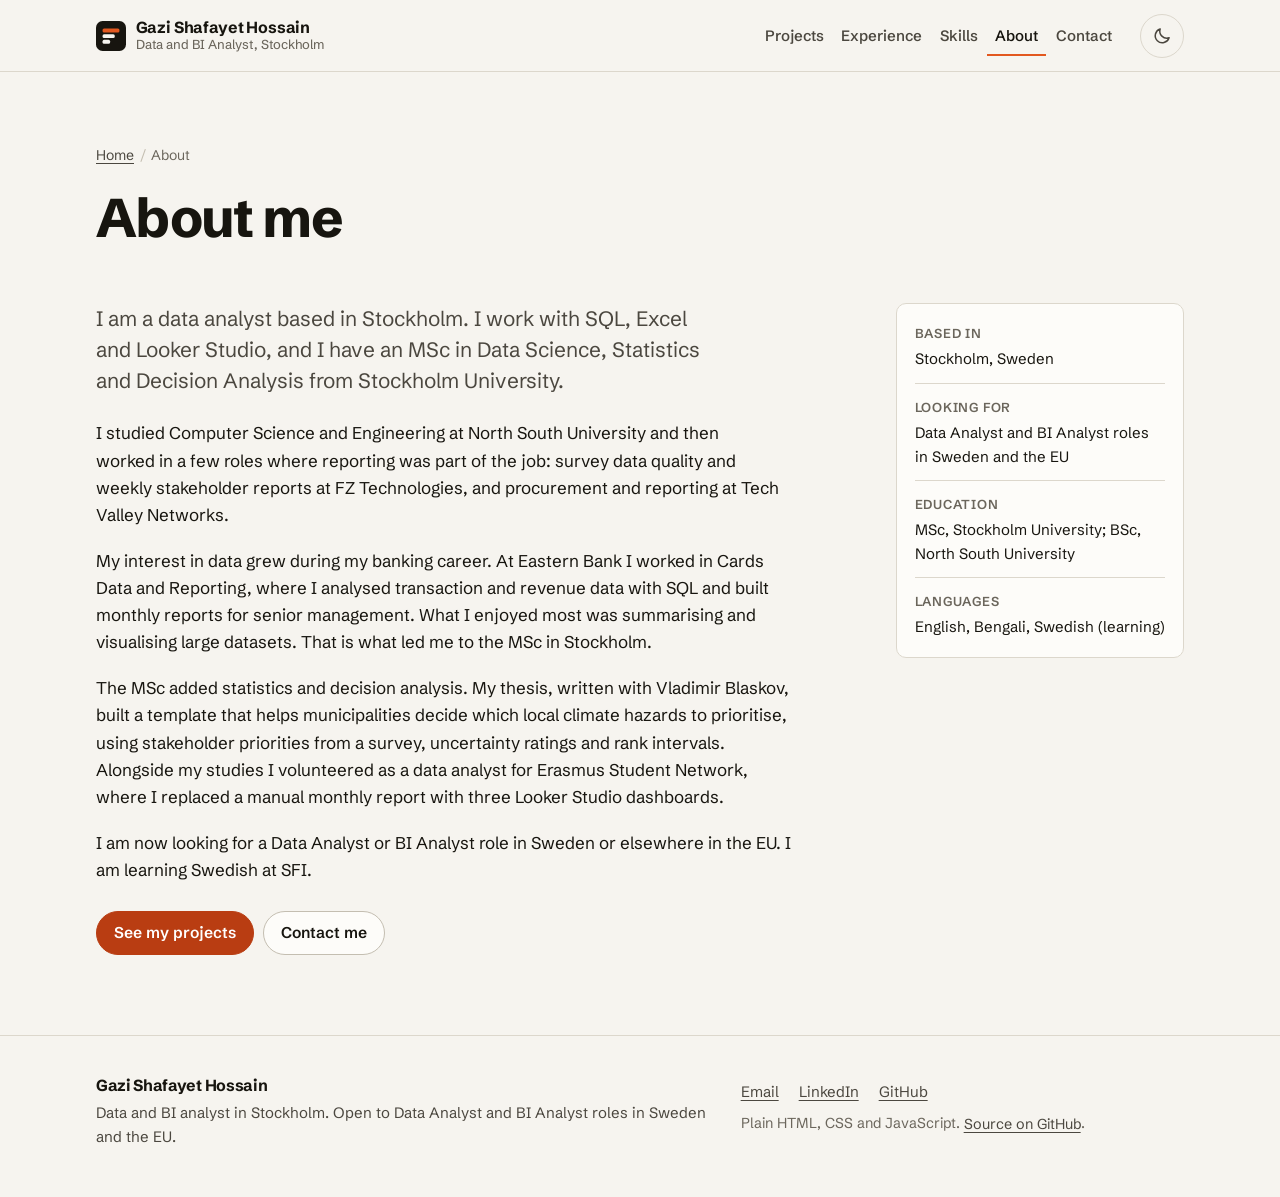
==== commit 7e99206c: "Shorter names in the decision tool example; avoid CV button flicker; clarify gross vs net in retail " ====
--- a/about/index.html
+++ b/about/index.html
@@ -7,7 +7,7 @@
 <link rel="canonical" href="https://gazish.github.io/about/">
 <!-- layout:head -->
 <meta name="viewport" content="width=device-width, initial-scale=1">
-<script>try{var t=localStorage.getItem('theme');if(t==='light'||t==='dark')document.documentElement.setAttribute('data-theme',t)}catch(e){}</script>
+<script>try{var t=localStorage.getItem('theme');if(t==='light'||t==='dark')document.documentElement.setAttribute('data-theme',t);if(sessionStorage.getItem('cv-ok')==='0')document.documentElement.classList.add('no-cv')}catch(e){}</script>
 <link rel="preload" href="/assets/fonts/schibsted-grotesk-latin-wght-normal.woff2" as="font" type="font/woff2" crossorigin>
 <link rel="stylesheet" href="/assets/css/site.css">
 <link rel="icon" href="/favicon.svg" type="image/svg+xml">
--- a/assets/css/site.css
+++ b/assets/css/site.css
@@ -418,6 +418,9 @@
 .two-col { display: grid; gap: 1.5rem; }
 @media (min-width: 52em) { .two-col { grid-template-columns: 1fr 1fr; gap: 2.5rem; } }
 
+/* CV links are hidden until the PDF exists (see site.js) */
+.no-cv a[href$="_CV.pdf"], .no-cv li:has(> a[href$="_CV.pdf"]) { display: none !important; }
+
 /* motion */
 @media (prefers-reduced-motion: reduce) {
   *, *::before, *::after { transition: none !important; animation: none !important; scroll-behavior: auto !important; }
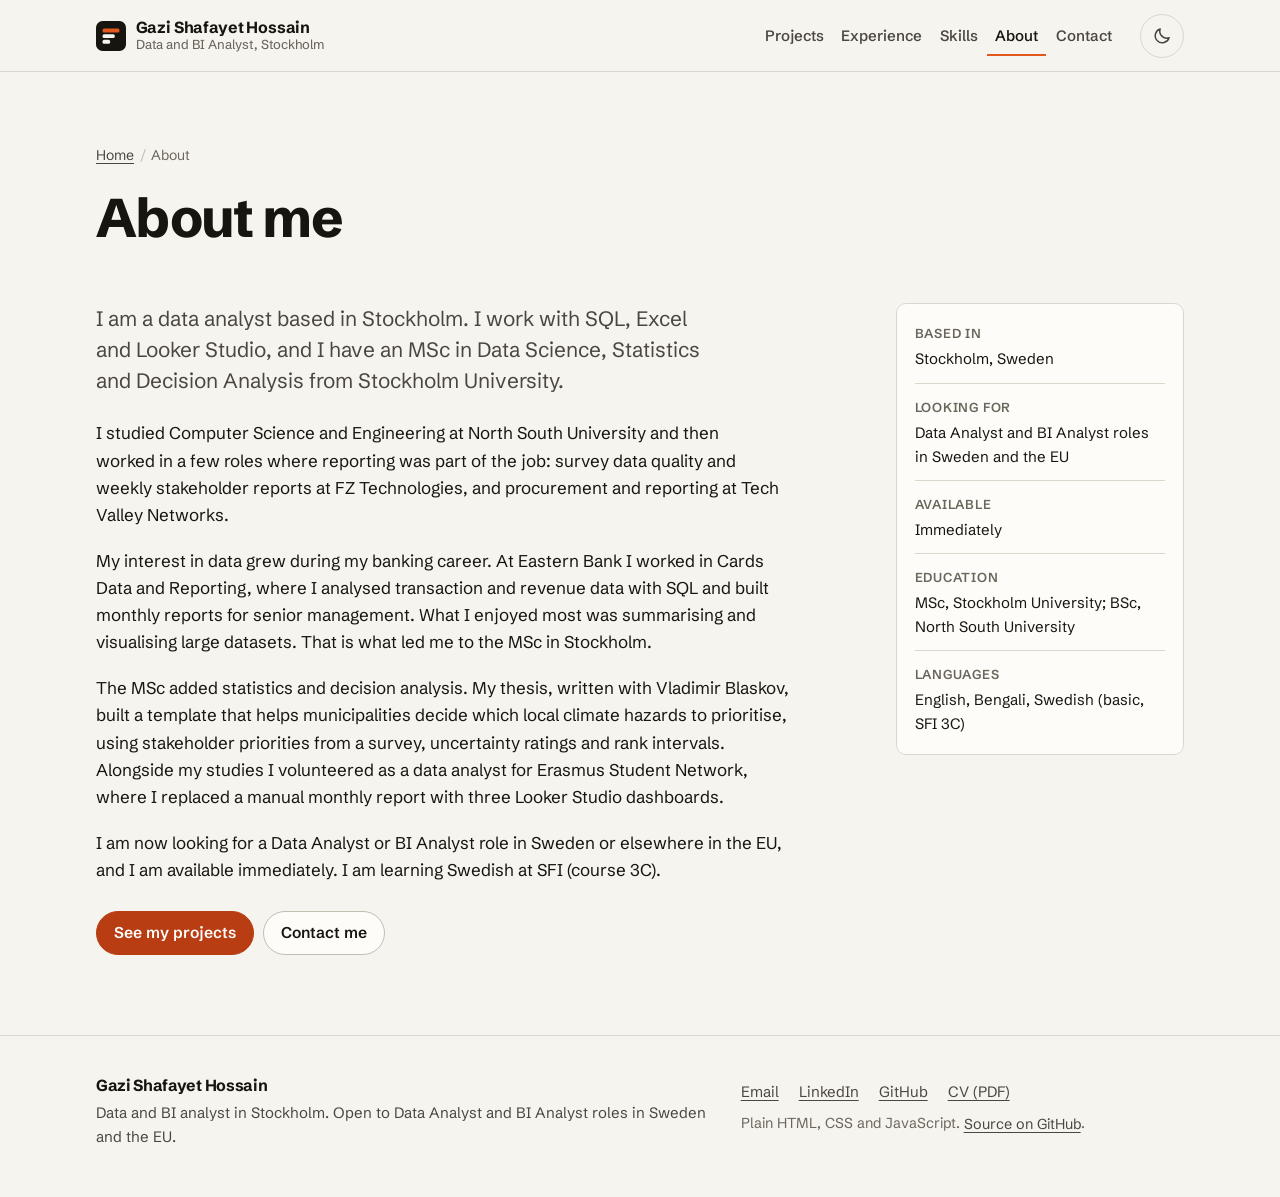
==== commit 54f03403: "Add facts from the CV: availability, SFI level, course certificates, MSc coursework, Eastern Bank re" ====
--- a/about/index.html
+++ b/about/index.html
@@ -90,8 +90,9 @@
         <dl class="facts">
           <div><dt>Based in</dt><dd>Stockholm, Sweden</dd></div>
           <div><dt>Looking for</dt><dd>Data Analyst and BI Analyst roles in Sweden and the EU</dd></div>
+          <div><dt>Available</dt><dd>Immediately</dd></div>
           <div><dt>Education</dt><dd>MSc, Stockholm University; BSc, North South University</dd></div>
-          <div><dt>Languages</dt><dd>English, Bengali, Swedish (learning)</dd></div>
+          <div><dt>Languages</dt><dd>English, Bengali, Swedish (basic, SFI 3C)</dd></div>
         </dl>
       </aside>
       <div class="case-body prose">
@@ -99,7 +100,7 @@
         <p>I studied Computer Science and Engineering at North South University and then worked in a few roles where reporting was part of the job: survey data quality and weekly stakeholder reports at FZ Technologies, and procurement and reporting at Tech Valley Networks.</p>
         <p>My interest in data grew during my banking career. At Eastern Bank I worked in Cards Data and Reporting, where I analysed transaction and revenue data with SQL and built monthly reports for senior management. What I enjoyed most was summarising and visualising large datasets. That is what led me to the MSc in Stockholm.</p>
         <p>The MSc added statistics and decision analysis. My thesis, written with Vladimir Blaskov, built a template that helps municipalities decide which local climate hazards to prioritise, using stakeholder priorities from a survey, uncertainty ratings and rank intervals. Alongside my studies I volunteered as a data analyst for Erasmus Student Network, where I replaced a manual monthly report with three Looker Studio dashboards.</p>
-        <p>I am now looking for a Data Analyst or BI Analyst role in Sweden or elsewhere in the EU. I am learning Swedish at SFI.</p>
+        <p>I am now looking for a Data Analyst or BI Analyst role in Sweden or elsewhere in the EU, and I am available immediately. I am learning Swedish at SFI (course 3C).</p>
         <ul class="btn-row">
           <li><a class="btn btn-primary" href="/projects/">See my projects</a></li>
           <li><a class="btn" href="/contact/">Contact me</a></li>
--- a/assets/css/site.css
+++ b/assets/css/site.css
@@ -36,6 +36,7 @@
   --de-emph: #8f897d;        /* 3.4:1 on surface */
   --control: #8a8478;        /* form control borders, 3:1 or more */
   --heat-max: 1;
+  --ink-mark: #4b473f;       /* dark neutral for chart marks */
   --s1: #2a78d6; --s2: #eb6834; --s3: #1baf7a; --s4: #eda100;
   --s5: #e87ba4; --s6: #008300; --s7: #6250d6; --s8: #e34948;
 
@@ -71,6 +72,7 @@
     --de-emph: #7a756b;
     --control: #75706a;
     --heat-max: 0.6;
+    --ink-mark: #b0aa9e;
     --s1: #3987e5; --s2: #d95926; --s3: #199e70; --s4: #c98500;
     --s5: #d55181; --s6: #008300; --s7: #9085e9; --s8: #e66767;
   }
@@ -97,6 +99,7 @@
   --de-emph: #7a756b;
   --control: #75706a;
   --heat-max: 0.6;
+  --ink-mark: #b0aa9e;
   --s1: #3987e5; --s2: #d95926; --s3: #199e70; --s4: #c98500;
   --s5: #d55181; --s6: #008300; --s7: #9085e9; --s8: #e66767;
 }
@@ -338,6 +341,7 @@
 .timeline .org { color: var(--ink-2); margin-bottom: 0.5rem; }
 .timeline ul { margin: 0.25rem 0 0; color: var(--ink-2); font-size: 0.975rem; list-style: disc; }
 .timeline .links { margin-top: 0.5rem; font-size: 0.925rem; }
+.timeline + p { margin-top: 1rem; }
 @media (min-width: 48em) {
   .timeline > li { display: grid; grid-template-columns: 10.5rem 1fr; gap: 1.5rem; border-left: 0; padding-left: 0; }
   .timeline > li::before { left: calc(12.5rem - 4px); }
